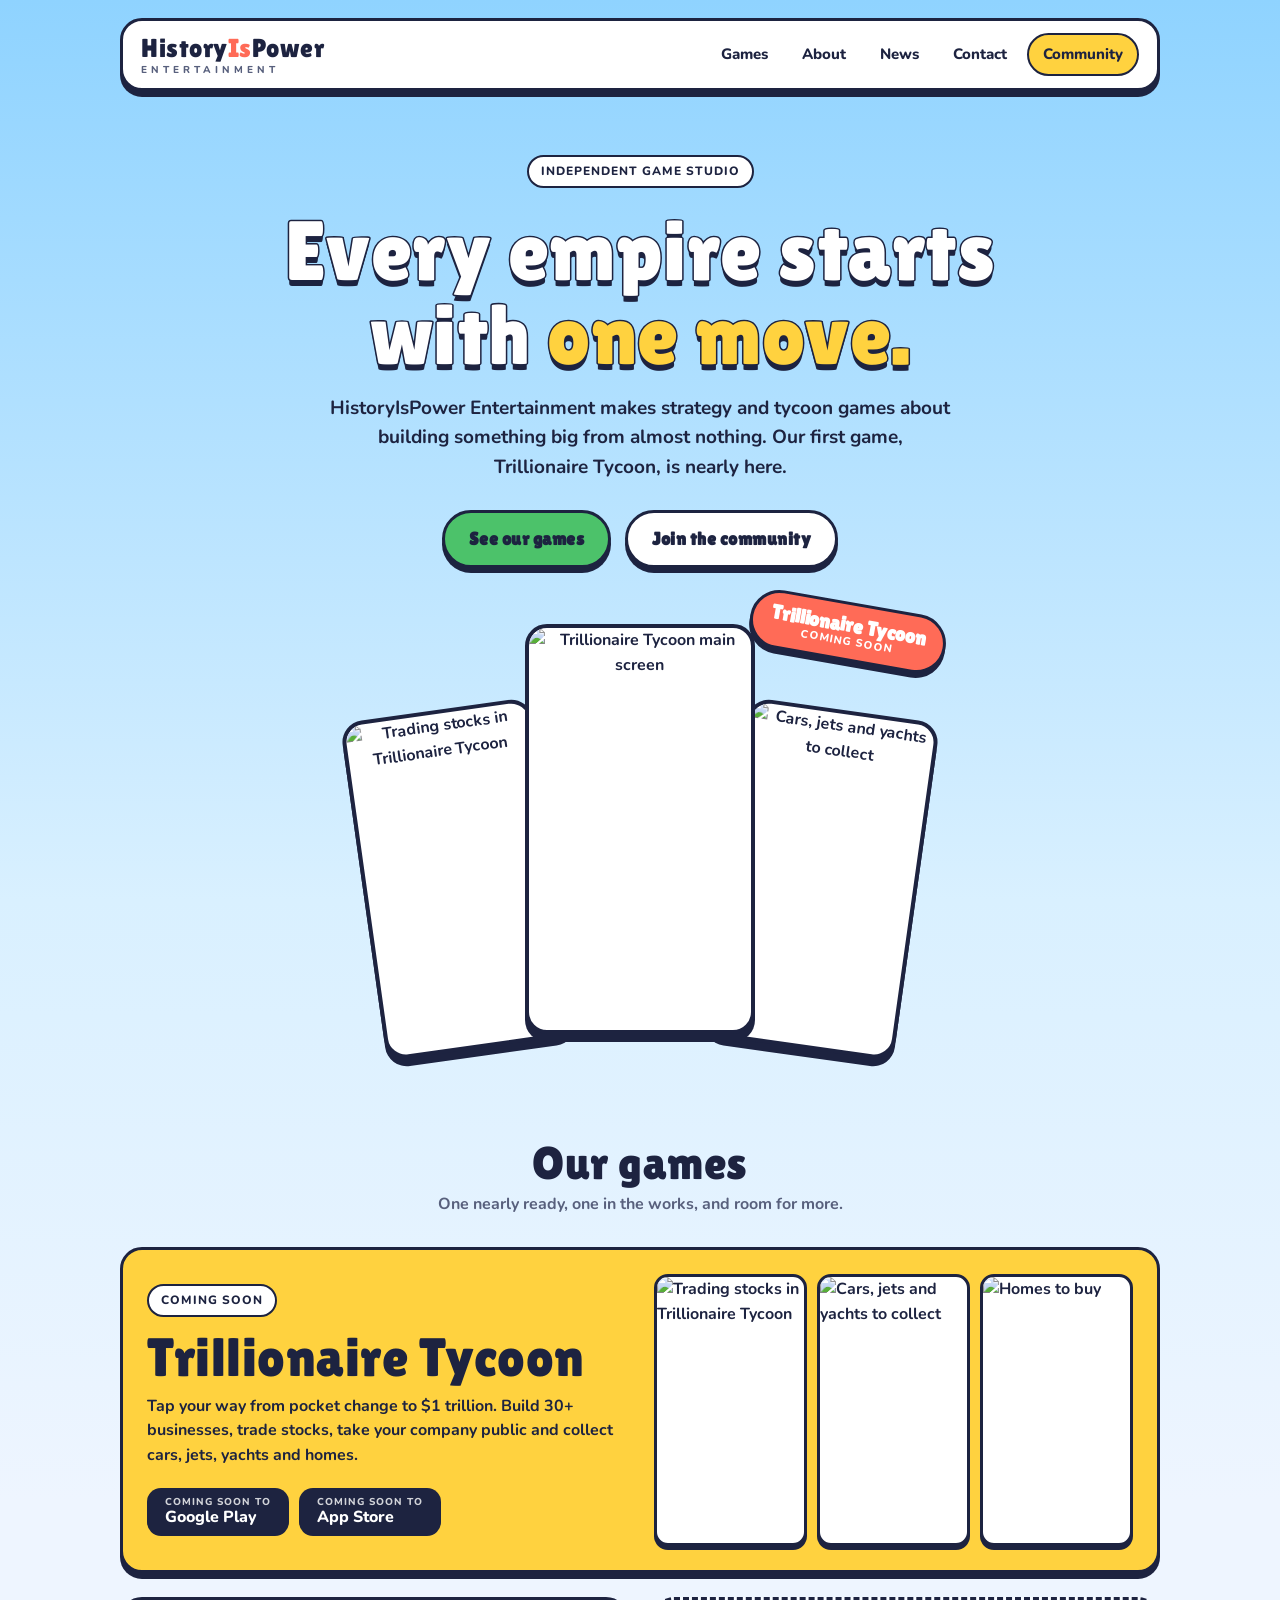
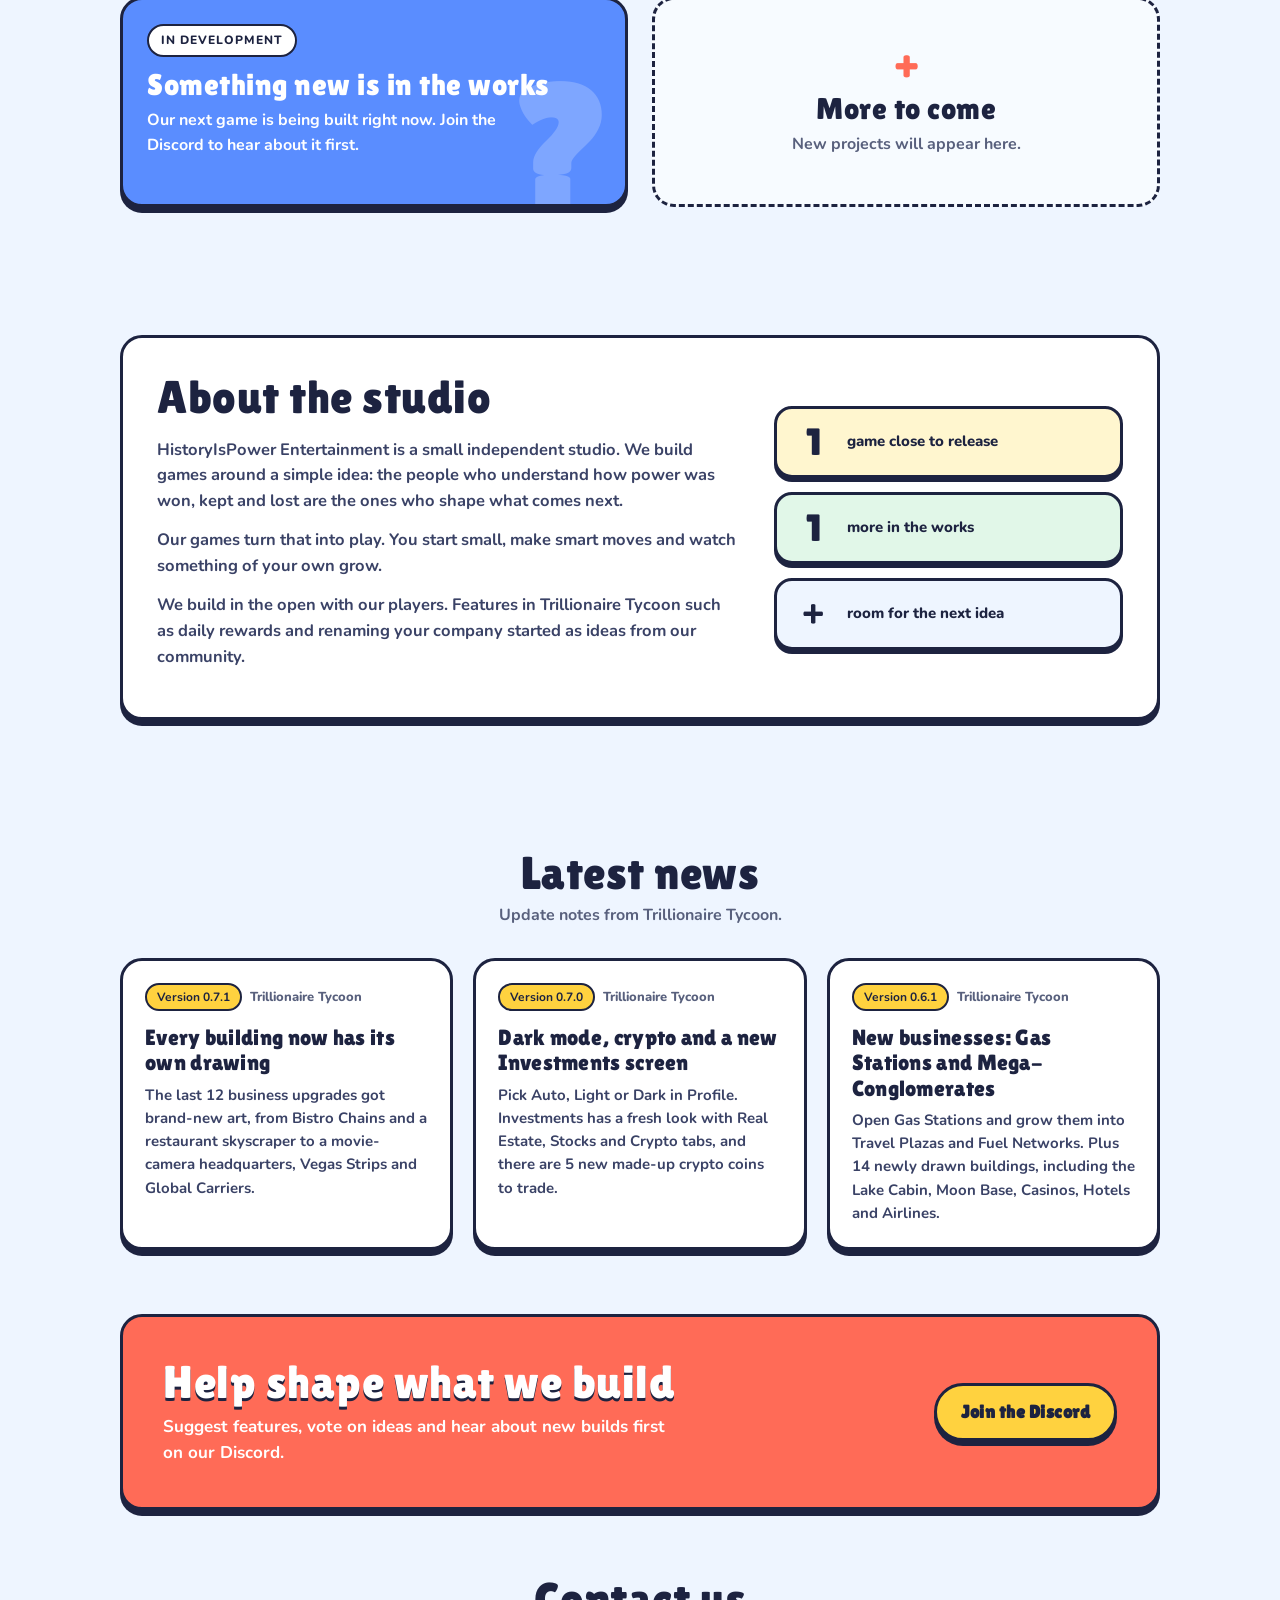
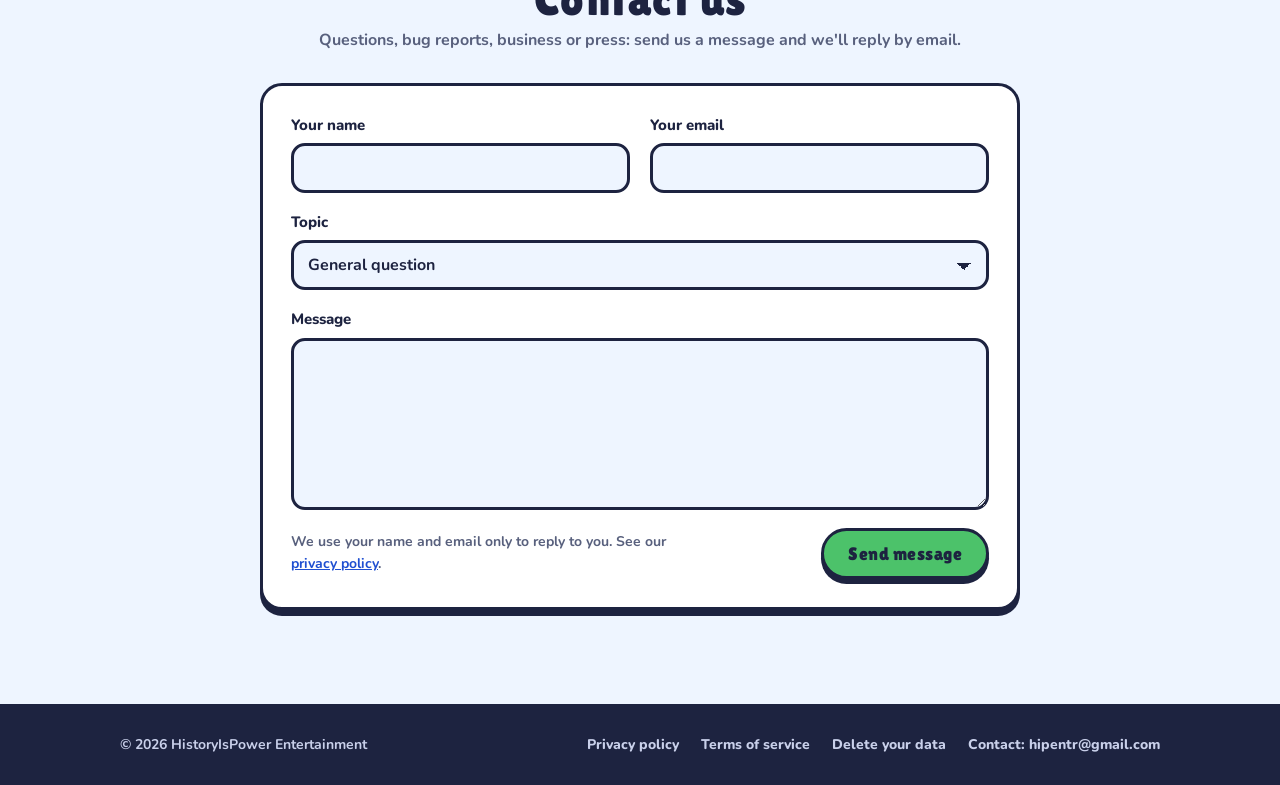
==== index.html @ c7570dfc "First version of the HistoryIsPower Entertainment website" ====
<!doctype html>
<html lang="en">
<head>
<meta charset="utf-8">
<meta name="viewport" content="width=device-width, initial-scale=1">
<title>HistoryIsPower Entertainment | Independent game studio</title>
<meta name="description" content="HistoryIsPower Entertainment makes strategy and tycoon games about building something big from almost nothing. Our first game, Trillionaire Tycoon, is coming soon to Google Play and the App Store.">
<meta property="og:type" content="website">
<meta property="og:title" content="HistoryIsPower Entertainment">
<meta property="og:description" content="Independent game studio. Our first game, Trillionaire Tycoon, is coming soon.">
<!-- SITE ADDRESS: when the custom domain is live, change https://hip-entertainment.github.io/ here, in sitemap.xml and in robots.txt -->
<meta property="og:url" content="https://hip-entertainment.github.io/">
<meta property="og:image" content="https://hip-entertainment.github.io/images/01-tap-to-a-trillion.png">
<link rel="canonical" href="https://hip-entertainment.github.io/">
<meta name="theme-color" content="#8fd3ff">
<link rel="icon" href="favicon.svg" type="image/svg+xml">
<link rel="preconnect" href="https://fonts.googleapis.com">
<link rel="preconnect" href="https://fonts.gstatic.com" crossorigin>
<link rel="stylesheet" href="https://fonts.googleapis.com/css2?family=Lilita+One&family=Nunito:wght@600;700;800&display=swap">
<link rel="stylesheet" href="style.css">
</head>
<body>
<a class="skip" href="#games">Skip to games</a>

<header class="wrap">
  <div class="nav panel">
    <a class="brand" href="index.html" aria-label="HistoryIsPower Entertainment, home">
      <b>History<i>Is</i>Power</b>
      <small>ENTERTAINMENT</small>
    </a>
    <button class="menu-btn" type="button" aria-expanded="false" aria-controls="links">Menu</button>
    <nav class="links" id="links" aria-label="Main">
      <a href="#games">Games</a>
      <a href="#about">About</a>
      <a href="#news">News</a>
      <a href="#contact">Contact</a>
      <a class="pill" href="#community">Community</a>
    </nav>
  </div>
</header>

<main>
  <div class="wrap">
    <div class="hero" id="top">
      <span class="tag eyebrow">Independent game studio</span>
      <h1>Every empire starts with <em>one move.</em></h1>
      <p class="lede">HistoryIsPower Entertainment makes strategy and tycoon games about building something big from almost nothing. Our first game, Trillionaire Tycoon, is nearly here.</p>
      <div class="btns">
        <a class="btn go" href="#games">See our games</a>
        <a class="btn white" href="#community">Join the community</a>
      </div>
      <div class="fan">
        <img src="images/03-trade-stocks.png" width="1080" height="1920" alt="Trading stocks in Trillionaire Tycoon">
        <img src="images/01-tap-to-a-trillion.png" width="1080" height="1920" alt="Trillionaire Tycoon main screen">
        <img src="images/04-cars-jets-yachts.png" width="1080" height="1920" alt="Cars, jets and yachts to collect">
        <div class="burst">Trillionaire Tycoon<small>Coming soon</small></div>
      </div>
    </div>
  </div>

  <section id="games">
    <div class="wrap">
      <div class="sec-head">
        <h2>Our games</h2>
        <p>One nearly ready, one in the works, and room for more.</p>
      </div>
      <div class="games">
        <article class="card tt panel">
          <div>
            <span class="tag">Coming soon</span>
            <h3>Trillionaire Tycoon</h3>
            <p>Tap your way from pocket change to $1 trillion. Build 30+ businesses, trade stocks, take your company public and collect cars, jets, yachts and homes.</p>
            <!-- STORE LINKS: when the game is live, turn each <span class="store"> into
                 <a class="store" href="STORE-ADDRESS"> and change "Coming soon to" to "Get it on" / "Download on the" -->
            <div class="stores">
              <span class="store"><small>Coming soon to</small><b>Google Play</b></span>
              <span class="store"><small>Coming soon to</small><b>App Store</b></span>
            </div>
          </div>
          <div class="shots">
            <img src="images/03-trade-stocks.png" width="1080" height="1920" loading="lazy" alt="Trading stocks in Trillionaire Tycoon">
            <img src="images/04-cars-jets-yachts.png" width="1080" height="1920" loading="lazy" alt="Cars, jets and yachts to collect">
            <img src="images/05-buy-homes.png" width="1080" height="1920" loading="lazy" alt="Homes to buy">
          </div>
        </article>

        <!-- SECOND GAME: when it has a name, put it in the <h3> and a one-line pitch in the <p> -->
        <article class="card next panel">
          <span class="tag">In development</span>
          <h3>Something new is in the works</h3>
          <p>Our next game is being built right now. Join the Discord to hear about it first.</p>
        </article>

        <!-- NEXT GAMES: copy a card above and put it before this one; the grid makes room -->
        <article class="card more panel">
          <div class="plus" aria-hidden="true">+</div>
          <h3>More to come</h3>
          <p>New projects will appear here.</p>
        </article>
      </div>
    </div>
  </section>

  <section id="about">
    <div class="wrap">
      <div class="about panel">
        <div>
          <h2>About the studio</h2>
          <p>HistoryIsPower Entertainment is a small independent studio. We build games around a simple idea: the people who understand how power was won, kept and lost are the ones who shape what comes next.</p>
          <p>Our games turn that into play. You start small, make smart moves and watch something of your own grow.</p>
          <p>We build in the open with our players. Features in Trillionaire Tycoon such as daily rewards and renaming your company started as ideas from our community.</p>
        </div>
        <div class="facts">
          <div class="fact"><b>1</b><span>game close to release</span></div>
          <div class="fact"><b>1</b><span>more in the works</span></div>
          <div class="fact"><b>+</b><span>room for the next idea</span></div>
        </div>
      </div>
    </div>
  </section>

  <section id="news">
    <div class="wrap">
      <div class="sec-head">
        <h2>Latest news</h2>
        <p>Update notes from Trillionaire Tycoon.</p>
      </div>
      <!-- NEWS: newest first. To add one, copy an <article> block and put it at the top. -->
      <div class="news">
        <article class="item panel">
          <div class="meta"><b>Version 0.7.1</b> Trillionaire Tycoon</div>
          <h3>Every building now has its own drawing</h3>
          <p>The last 12 business upgrades got brand-new art, from Bistro Chains and a restaurant skyscraper to a movie-camera headquarters, Vegas Strips and Global Carriers.</p>
        </article>
        <article class="item panel">
          <div class="meta"><b>Version 0.7.0</b> Trillionaire Tycoon</div>
          <h3>Dark mode, crypto and a new Investments screen</h3>
          <p>Pick Auto, Light or Dark in Profile. Investments has a fresh look with Real Estate, Stocks and Crypto tabs, and there are 5 new made-up crypto coins to trade.</p>
        </article>
        <article class="item panel">
          <div class="meta"><b>Version 0.6.1</b> Trillionaire Tycoon</div>
          <h3>New businesses: Gas Stations and Mega-Conglomerates</h3>
          <p>Open Gas Stations and grow them into Travel Plazas and Fuel Networks. Plus 14 newly drawn buildings, including the Lake Cabin, Moon Base, Casinos, Hotels and Airlines.</p>
        </article>
      </div>
    </div>
  </section>

  <section id="community">
    <div class="wrap">
      <div class="band panel">
        <div>
          <h2>Help shape what we build</h2>
          <p>Suggest features, vote on ideas and hear about new builds first on our Discord.</p>
        </div>
        <!-- DISCORD: same invite as BUG_REPORT.discordUrl in the game's game.js -->
        <a class="btn sun" href="https://discord.gg/aH7xmwZUJ" target="_blank" rel="noopener">Join the Discord</a>
      </div>
    </div>
  </section>

  <section id="contact">
    <div class="wrap">
      <div class="sec-head">
        <h2>Contact us</h2>
        <p>Questions, bug reports, business or press: send us a message and we'll reply by email.</p>
      </div>
      <!-- CONTACT FORM: sent through Web3Forms. The access key is set in script.js (SITE.web3formsKey). -->
      <form class="contact panel" id="contact-form" action="https://api.web3forms.com/submit" method="POST">
        <input type="hidden" name="access_key" value="">
        <input type="hidden" name="subject" value="Website message">
        <input type="hidden" name="from_name" value="HistoryIsPower website">
        <!-- spam trap: people never see or tick this box -->
        <input type="checkbox" name="botcheck" class="hp" tabindex="-1" autocomplete="off" aria-hidden="true">

        <div class="field">
          <label for="cf-name">Your name</label>
          <input id="cf-name" name="name" type="text" autocomplete="name" maxlength="100" required>
        </div>
        <div class="field">
          <label for="cf-email">Your email</label>
          <input id="cf-email" name="email" type="email" autocomplete="email" maxlength="200" required>
        </div>
        <div class="field wide">
          <label for="cf-topic">Topic</label>
          <select id="cf-topic" name="topic">
            <option>General question</option>
            <option>Bug report</option>
            <option>Business</option>
            <option>Press</option>
          </select>
        </div>
        <div class="field wide">
          <label for="cf-message">Message</label>
          <textarea id="cf-message" name="message" rows="6" maxlength="5000" required></textarea>
        </div>
        <div class="form-foot wide">
          <p class="fine">We use your name and email only to reply to you. See our <a href="privacy-policy.html">privacy policy</a>.</p>
          <button class="btn go" type="submit">Send message</button>
        </div>
        <p class="form-status wide" role="status" aria-live="polite"></p>
        <noscript><p class="form-status wide is-error">The form needs JavaScript. You can email us at <a href="mailto:hipentr@gmail.com">hipentr@gmail.com</a> instead.</p></noscript>
      </form>
    </div>
  </section>
</main>

<footer>
  <div class="wrap foot">
    <div>© 2026 HistoryIsPower Entertainment</div>
    <nav aria-label="Footer">
      <a href="privacy-policy.html">Privacy policy</a>
      <a href="terms-of-service.html">Terms of service</a>
      <a href="delete-data.html">Delete your data</a>
      <a href="mailto:hipentr@gmail.com">Contact: hipentr@gmail.com</a>
    </nav>
  </div>
</footer>

<script src="script.js"></script>
</body>
</html>
---- style.css ----
/* HistoryIsPower Entertainment: studio website (style B, Arcade).
   Colours and fonts match Trillionaire Tycoon (see the game's style.css). */

:root {
  --sky: #8fd3ff; --sky-2: #d9f0ff; --sun: #ffd23f; --go: #4cc26a; --coral: #ff6b57; --blue: #5a8dff;
  --ink: #1d2340; --paper: #ffffff; --soft: #eef5ff; --muted: #58607d; --cream: #fff6cf; --mint: #e1f7e8;
  --copy: #3a4266;
  --display: "Lilita One", "Arial Rounded MT Bold", "Trebuchet MS", sans-serif;
  --body: "Nunito", "Segoe UI", system-ui, sans-serif;
}

* { box-sizing: border-box; }
html { scroll-behavior: smooth; }
body { margin: 0; font-family: var(--body); font-weight: 700; color: var(--ink); line-height: 1.55;
       background: linear-gradient(var(--sky) 0, var(--sky-2) 900px, var(--soft) 1500px) var(--soft); min-height: 100vh; display: flex; flex-direction: column; }
main { flex: 1; }
img { max-width: 100%; height: auto; display: block; }
a { color: inherit; }
:focus-visible { outline: 3px solid var(--blue); outline-offset: 3px; border-radius: 6px; }
.wrap { width: 100%; max-width: 1080px; margin: 0 auto; padding: 0 20px; }
.skip { position: absolute; left: -9999px; top: 8px; background: var(--paper); border: 3px solid var(--ink); border-radius: 999px; padding: 8px 16px; font-weight: 800; z-index: 10; }
.skip:focus { left: 12px; }

/* ---------- shared chunky pieces ---------- */
.panel { background: var(--paper); border: 3px solid var(--ink); border-radius: 22px; box-shadow: 0 6px 0 var(--ink); }
.btn { display: inline-block; text-decoration: none; font-family: var(--display); font-size: 18px; letter-spacing: .5px; padding: 12px 24px;
       border: 3px solid var(--ink); border-radius: 999px; box-shadow: 0 5px 0 var(--ink); color: var(--ink); transition: transform .08s, box-shadow .08s; }
.btn:hover { transform: translateY(2px); box-shadow: 0 3px 0 var(--ink); }
.btn.go { background: var(--go); }
.btn.sun { background: var(--sun); }
.btn.white { background: var(--paper); }
.tag { display: inline-block; font-size: 12px; font-weight: 800; letter-spacing: 1px; text-transform: uppercase; padding: 5px 12px; border-radius: 999px; border: 2px solid var(--ink); }

/* ---------- nav ---------- */
.nav { margin-top: 18px; padding: 12px 18px; display: flex; align-items: center; justify-content: space-between; gap: 14px; }
.brand { text-decoration: none; display: inline-flex; flex-direction: column; line-height: 1; }
.brand b { font-family: var(--display); font-weight: 400; font-size: 26px; letter-spacing: .5px; }
.brand b i { font-style: normal; color: var(--coral); }
.brand small { font-size: 10px; font-weight: 800; letter-spacing: 4px; color: var(--muted); margin-top: 4px; }
.links { display: flex; gap: 6px; align-items: center; }
.links a { text-decoration: none; font-weight: 800; font-size: 15px; padding: 8px 14px; border-radius: 999px; }
.links a:hover { background: var(--soft); }
.links a.pill { background: var(--sun); border: 2px solid var(--ink); }
.menu-btn { display: none; background: var(--sun); border: 2px solid var(--ink); border-radius: 999px; padding: 7px 14px; font: 800 14px var(--body); color: var(--ink); cursor: pointer; }

/* ---------- hero ---------- */
.hero { text-align: center; padding: 64px 0 40px; }
.eyebrow { background: var(--paper); }
.hero h1 { font-family: var(--display); font-weight: 400; font-size: clamp(42px, 7vw, 84px); line-height: 1; margin: 20px auto 18px; max-width: 860px; letter-spacing: .5px;
           color: var(--paper); -webkit-text-stroke: 3px var(--ink); paint-order: stroke fill; text-shadow: 0 6px 0 var(--ink); }
.hero h1 em { font-style: normal; color: var(--sun); }
.lede { font-size: 19px; max-width: 620px; margin: 0 auto 28px; }
.btns { display: flex; gap: 14px; flex-wrap: wrap; justify-content: center; }

.fan { position: relative; display: flex; justify-content: center; align-items: flex-end; margin: 56px auto 0; max-width: 640px; }
.fan img { width: 30%; aspect-ratio: 9 / 16; object-fit: cover; object-position: top; background: #fff; border: 4px solid var(--ink); border-radius: 22px; box-shadow: 0 8px 0 var(--ink); }
.fan img:nth-child(1) { transform: rotate(-8deg) translate(14%, 6%); }
.fan img:nth-child(2) { width: 36%; position: relative; z-index: 2; }
.fan img:nth-child(3) { transform: rotate(8deg) translate(-14%, 6%); }
.fan .burst { position: absolute; z-index: 3; right: 2%; top: -22px; transform: rotate(10deg); background: var(--coral); color: #fff; font-family: var(--display); font-size: 20px;
              padding: 10px 18px; border: 3px solid var(--ink); border-radius: 999px; box-shadow: 0 5px 0 var(--ink); text-align: center; line-height: 1.05; }
.fan .burst small { display: block; font-family: var(--body); font-weight: 800; font-size: 11px; letter-spacing: 1px; text-transform: uppercase; }

/* ---------- sections ---------- */
section { padding: 64px 0; scroll-margin-top: 8px; }
.sec-head { text-align: center; margin-bottom: 30px; }
h2 { font-family: var(--display); font-weight: 400; font-size: clamp(30px, 4.4vw, 46px); line-height: 1.1; margin: 0 0 4px; letter-spacing: .5px; }
.sec-head p { margin: 0; color: var(--muted); font-size: 16px; }

/* ---------- games ---------- */
.games { display: grid; grid-template-columns: repeat(2, 1fr); gap: 24px; }
.card { padding: 24px; display: flex; flex-direction: column; }
.card h3 { font-family: var(--display); font-weight: 400; font-size: 30px; line-height: 1.05; margin: 12px 0 8px; letter-spacing: .5px; }
.card p { margin: 0; font-size: 16px; }
.card .tag { align-self: flex-start; }

.card.tt { grid-column: 1 / -1; display: grid; grid-template-columns: 1fr 1fr; gap: 28px; align-items: center; background: var(--sun); }
.card.tt .tag { background: var(--paper); }
.card.tt h3 { font-size: clamp(36px, 5vw, 54px); }
.shots { display: grid; grid-template-columns: repeat(3, 1fr); gap: 10px; }
.shots img { width: 100%; aspect-ratio: 9 / 16; object-fit: cover; object-position: top; border-radius: 14px; border: 3px solid var(--ink); box-shadow: 0 4px 0 var(--ink); background: #fff; }
.stores { display: flex; gap: 10px; flex-wrap: wrap; margin-top: 20px; }
.store { display: inline-flex; flex-direction: column; line-height: 1.15; background: var(--ink); color: #fff; border-radius: 14px; padding: 9px 18px; text-decoration: none; }
.store small { font-size: 10px; font-weight: 800; letter-spacing: 1px; text-transform: uppercase; opacity: .8; }
.store b { font-size: 16px; font-weight: 800; }

.card.next { background: var(--blue); color: #fff; position: relative; overflow: hidden; min-height: 210px; }
.card.next::after { content: "?"; position: absolute; right: 18px; bottom: -30px; font-family: var(--display); font-size: 170px; line-height: 1; color: rgba(255,255,255,.22); }
.card.next .tag { background: var(--paper); color: var(--ink); }
.card.next h3 small { display: block; font-family: var(--body); font-size: 14px; font-weight: 800; opacity: .85; margin-top: 4px; letter-spacing: 0; }
.card.next p { max-width: 80%; }

.card.more { background: rgba(255,255,255,.55); border-style: dashed; box-shadow: none; align-items: center; justify-content: center; text-align: center; min-height: 210px; color: var(--muted); }
.card.more h3 { color: var(--ink); margin-top: 0; }
.card.more .plus { font-family: var(--display); font-size: 40px; line-height: 1; color: var(--coral); margin-bottom: 6px; }

/* ---------- about ---------- */
.about { padding: 34px; display: grid; grid-template-columns: 1.25fr .75fr; gap: 36px; align-items: center; }
.about p { margin: 0 0 14px; font-size: 16.5px; color: var(--copy); }
.about p:first-of-type { margin-top: 14px; }
.facts { display: grid; gap: 14px; }
.fact { border: 3px solid var(--ink); border-radius: 18px; padding: 14px 18px; display: flex; gap: 16px; align-items: center; box-shadow: 0 4px 0 var(--ink); }
.fact:nth-child(1) { background: var(--cream); }
.fact:nth-child(2) { background: var(--mint); }
.fact:nth-child(3) { background: var(--soft); }
.fact b { font-family: var(--display); font-weight: 400; font-size: 38px; line-height: 1; min-width: 36px; text-align: center; }
.fact span { font-size: 15px; font-weight: 800; }

/* ---------- news ---------- */
.news { display: grid; grid-template-columns: repeat(3, 1fr); gap: 20px; }
.item { padding: 22px; }
.item .meta { display: flex; align-items: center; gap: 8px; flex-wrap: wrap; font-size: 13px; color: var(--muted); font-weight: 800; }
.item .meta b { background: var(--sun); color: var(--ink); border: 2px solid var(--ink); border-radius: 999px; padding: 3px 10px; font-size: 12px; }
.item h3 { font-family: var(--display); font-weight: 400; font-size: 22px; line-height: 1.15; margin: 14px 0 8px; letter-spacing: .3px; }
.item p { margin: 0; font-size: 15px; color: var(--copy); }

/* ---------- community ---------- */
#community { padding-top: 0; }
.band { background: var(--coral); color: #fff; padding: 40px; display: flex; align-items: center; justify-content: space-between; gap: 24px; flex-wrap: wrap; }
.band h2 { color: #fff; text-shadow: 0 3px 0 var(--ink); }
.band p { margin: 6px 0 0; max-width: 520px; font-size: 17px; }

/* ---------- contact form ---------- */
#contact { padding-top: 0; }
.contact { max-width: 760px; margin: 0 auto; padding: 28px; display: grid; grid-template-columns: 1fr 1fr; gap: 18px 20px; }
.contact .wide { grid-column: 1 / -1; }
.field { display: flex; flex-direction: column; gap: 6px; }
.field label { font-weight: 800; font-size: 15px; }
.field input, .field select, .field textarea { font: 700 16px var(--body); color: var(--ink); background: var(--soft); border: 3px solid var(--ink); border-radius: 14px;
  padding: 11px 14px; width: 100%; }
.field textarea { resize: vertical; min-height: 140px; line-height: 1.5; }
.field select { appearance: none; cursor: pointer;
  background-image: linear-gradient(45deg, transparent 50%, var(--ink) 50%), linear-gradient(135deg, var(--ink) 50%, transparent 50%);
  background-position: calc(100% - 22px) 52%, calc(100% - 15px) 52%; background-size: 7px 7px; background-repeat: no-repeat; padding-right: 40px; }
.field input:focus, .field select:focus, .field textarea:focus { outline: none; background-color: var(--paper); box-shadow: 0 0 0 3px var(--blue); }
.field input:user-invalid, .field textarea:user-invalid { border-color: var(--coral); }
.form-foot { display: flex; align-items: center; justify-content: space-between; gap: 14px 20px; flex-wrap: wrap; }
.fine { margin: 0; font-size: 14px; color: var(--muted); max-width: 420px; }
.fine a { color: #1f4fd1; }
.contact button { cursor: pointer; font-family: var(--display); }
.contact button[disabled] { opacity: .6; cursor: progress; transform: none; }
.form-status { margin: 0; font-weight: 800; font-size: 15px; }
.form-status:empty { display: none; }
.form-status.is-ok { background: var(--mint); border: 3px solid var(--ink); border-radius: 14px; padding: 10px 14px; }
.form-status.is-error { background: #ffe3de; border: 3px solid var(--ink); border-radius: 14px; padding: 10px 14px; }
.form-status a { color: #1f4fd1; }
.hp { position: absolute; left: -9999px; width: 1px; height: 1px; opacity: 0; }

/* ---------- 404 ---------- */
.lost { margin: 40px auto 20px; max-width: 620px; padding: 36px 30px; text-align: center; }
.lost h1 { font-family: var(--display); font-weight: 400; font-size: clamp(56px, 12vw, 96px); line-height: 1; margin: 0 0 6px; color: var(--coral); text-shadow: 0 5px 0 var(--ink); }
.lost p { margin: 0 0 22px; font-size: 17px; color: var(--copy); }

/* ---------- footer ---------- */
footer { background: var(--ink); color: #c9d0ea; font-size: 14px; padding: 30px 0; margin-top: 30px; }
.foot { display: flex; justify-content: space-between; gap: 16px 20px; flex-wrap: wrap; align-items: center; }
.foot nav { display: flex; gap: 10px 22px; flex-wrap: wrap; }
.foot a { text-decoration: none; font-weight: 800; }
.foot a:hover { color: var(--sun); }

/* ---------- legal pages (privacy, terms, delete data) ---------- */
.legal { margin: 34px auto 20px; max-width: 860px; padding: 34px 40px 40px; font-weight: 600; font-size: 16px; line-height: 1.65; }
.legal h1 { font-family: var(--display); font-weight: 400; font-size: clamp(28px, 4.4vw, 40px); line-height: 1.15; letter-spacing: .5px; margin: 0 0 4px; }
.legal h2 { font-family: var(--body); font-weight: 800; font-size: 20px; letter-spacing: 0; margin: 2.2rem 0 .5rem; padding-top: 1rem; border-top: 2px solid var(--soft); }
.legal h3 { font-size: 17px; font-weight: 800; margin: 1.4rem 0 .3rem; }
.legal p, .legal li { margin: .5rem 0; color: var(--copy); }
.legal strong { color: var(--ink); font-weight: 800; }
.legal ul, .legal ol { padding-left: 1.3rem; }
.legal a { color: #1f4fd1; font-weight: 800; overflow-wrap: anywhere; }
.legal code { background: var(--soft); padding: 1px 6px; border-radius: 6px; font-size: .92em; }
.legal .meta { color: var(--muted); margin: 0 0 1.2rem; }
.legal .summary { background: var(--cream); border: 3px solid var(--ink); border-radius: 16px; padding: 4px 20px 8px; margin: 1rem 0; }
.legal table { border-collapse: collapse; width: 100%; margin: .8rem 0; font-size: 15px; }
.legal th, .legal td { text-align: left; vertical-align: top; padding: 8px 10px; border: 2px solid #c9d0ea; color: var(--copy); }
.legal th { background: var(--soft); color: var(--ink); }
.legal .table-scroll { overflow-x: auto; }

/* ---------- phones and small tablets ---------- */
@media (max-width: 860px) {
  .menu-btn { display: block; }
  .nav { flex-wrap: wrap; }
  .links { display: none; flex-direction: column; align-items: stretch; width: 100%; }
  .links.open { display: flex; }
  .hero { padding: 40px 0 24px; }
  .hero h1 { -webkit-text-stroke-width: 2px; text-shadow: 0 4px 0 var(--ink); }
  section { padding: 44px 0; }
  .games, .news { grid-template-columns: 1fr; }
  .card.tt { grid-template-columns: 1fr; }
  .about { grid-template-columns: 1fr; padding: 24px; gap: 22px; }
  .band { padding: 28px 22px; }
  .fan .burst { right: 0; font-size: 16px; padding: 8px 14px; }
  .legal { padding: 24px 20px 28px; margin-top: 24px; }
  .contact { grid-template-columns: 1fr; padding: 22px 18px; }
  .form-foot .btn { width: 100%; text-align: center; }
}

@media (prefers-reduced-motion: reduce) {
  html { scroll-behavior: auto; }
  .btn { transition: none; }
}
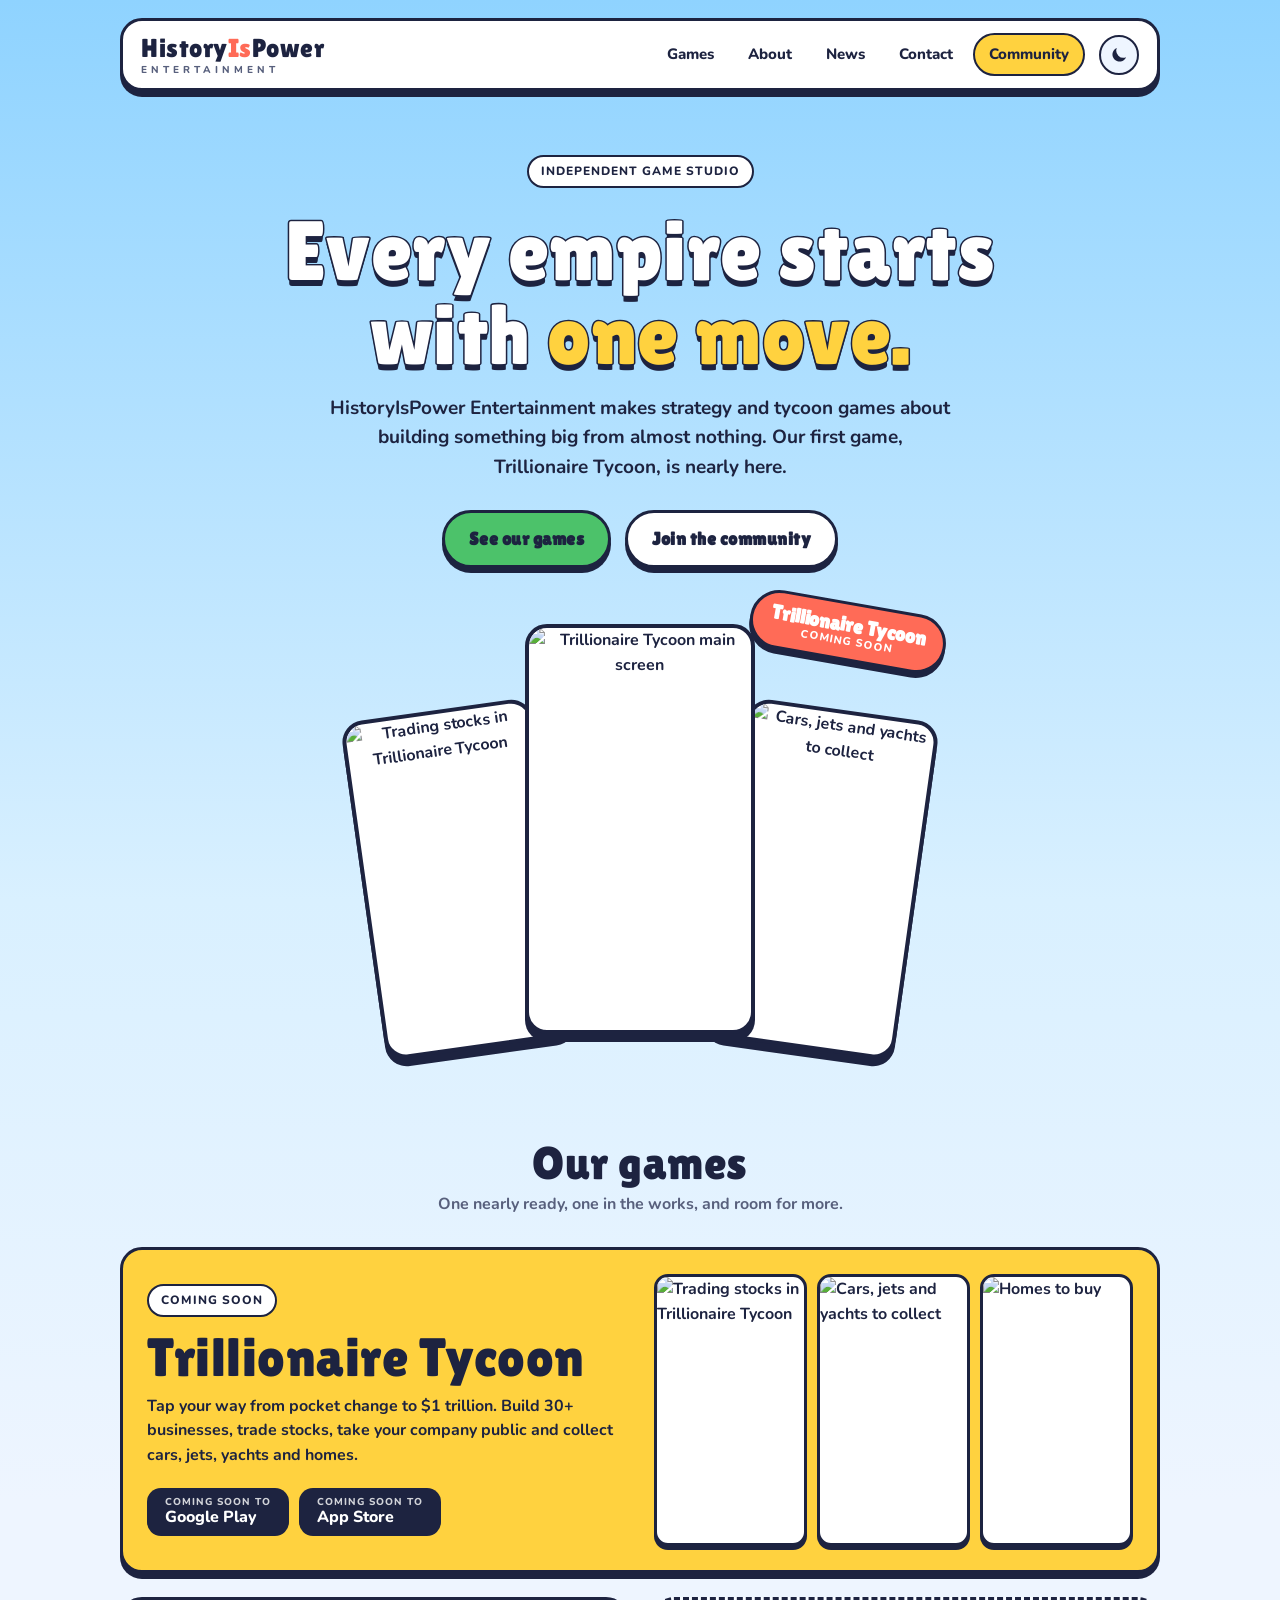
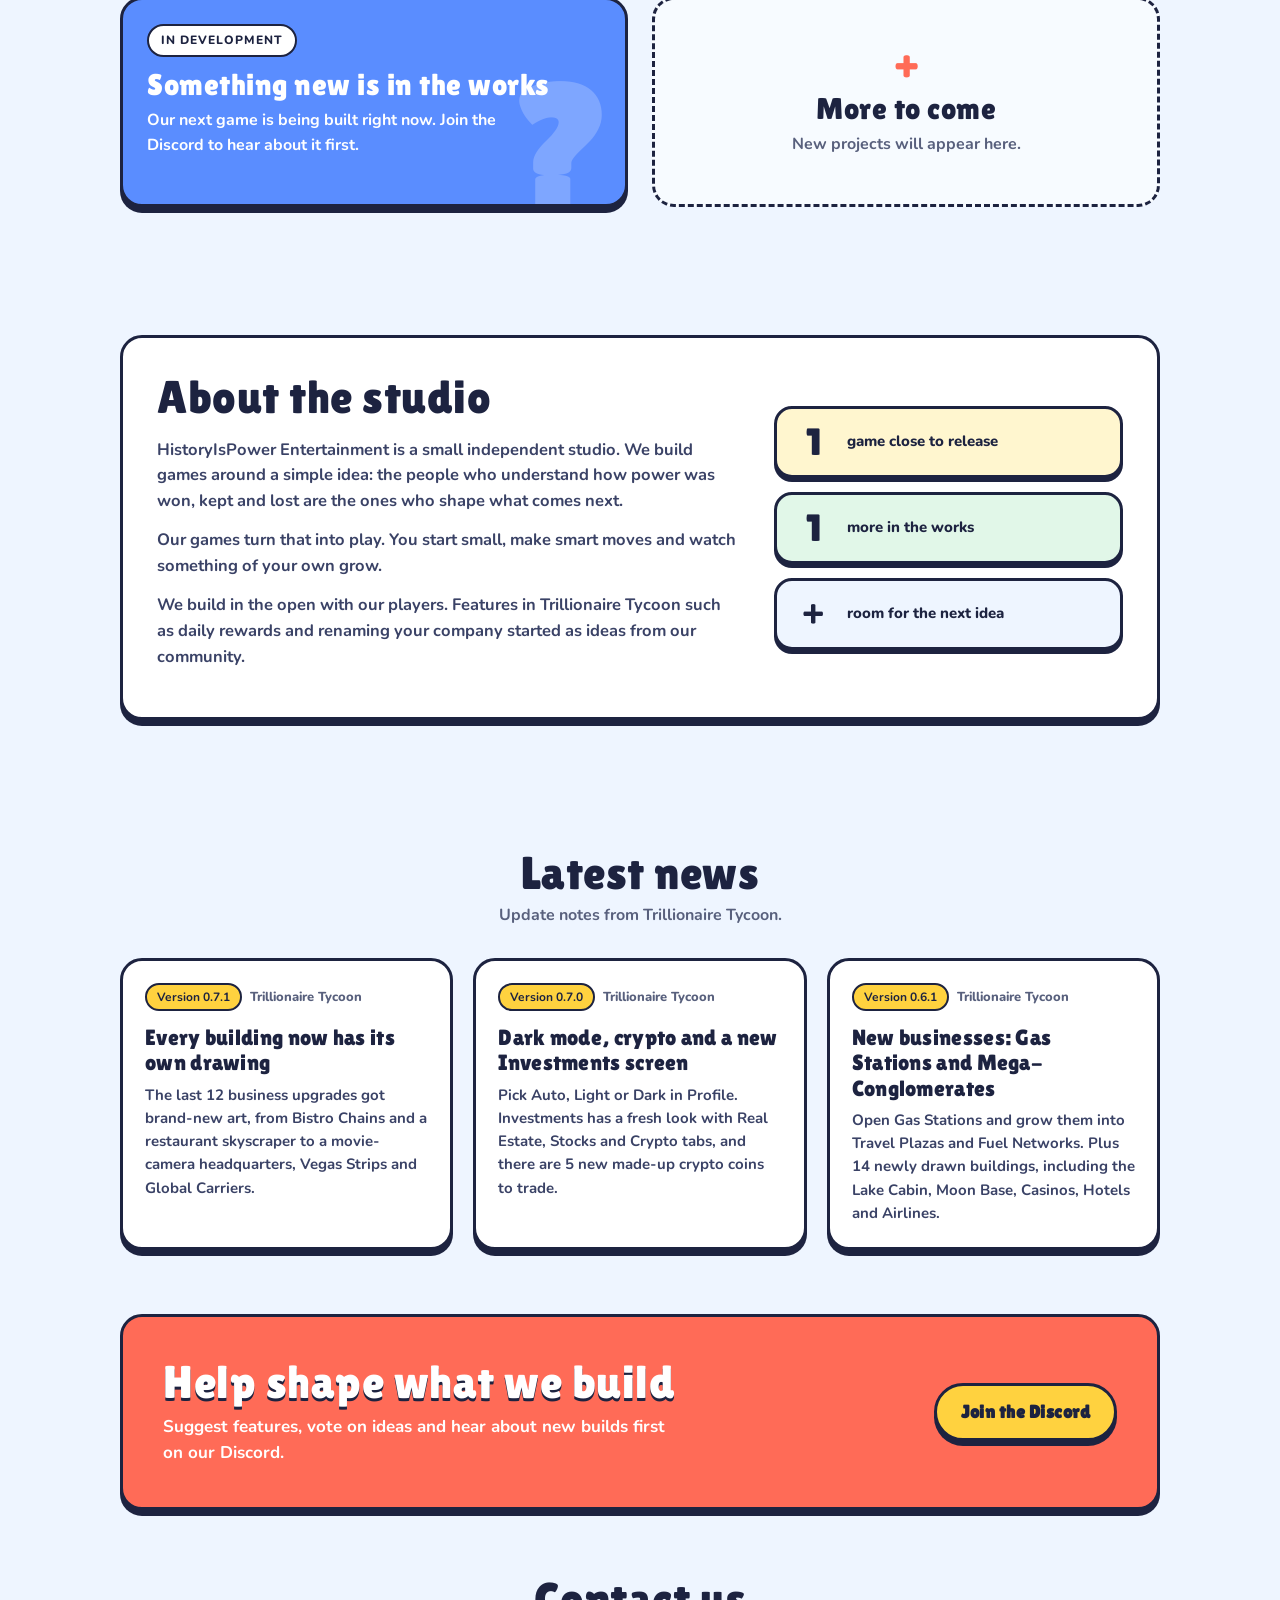
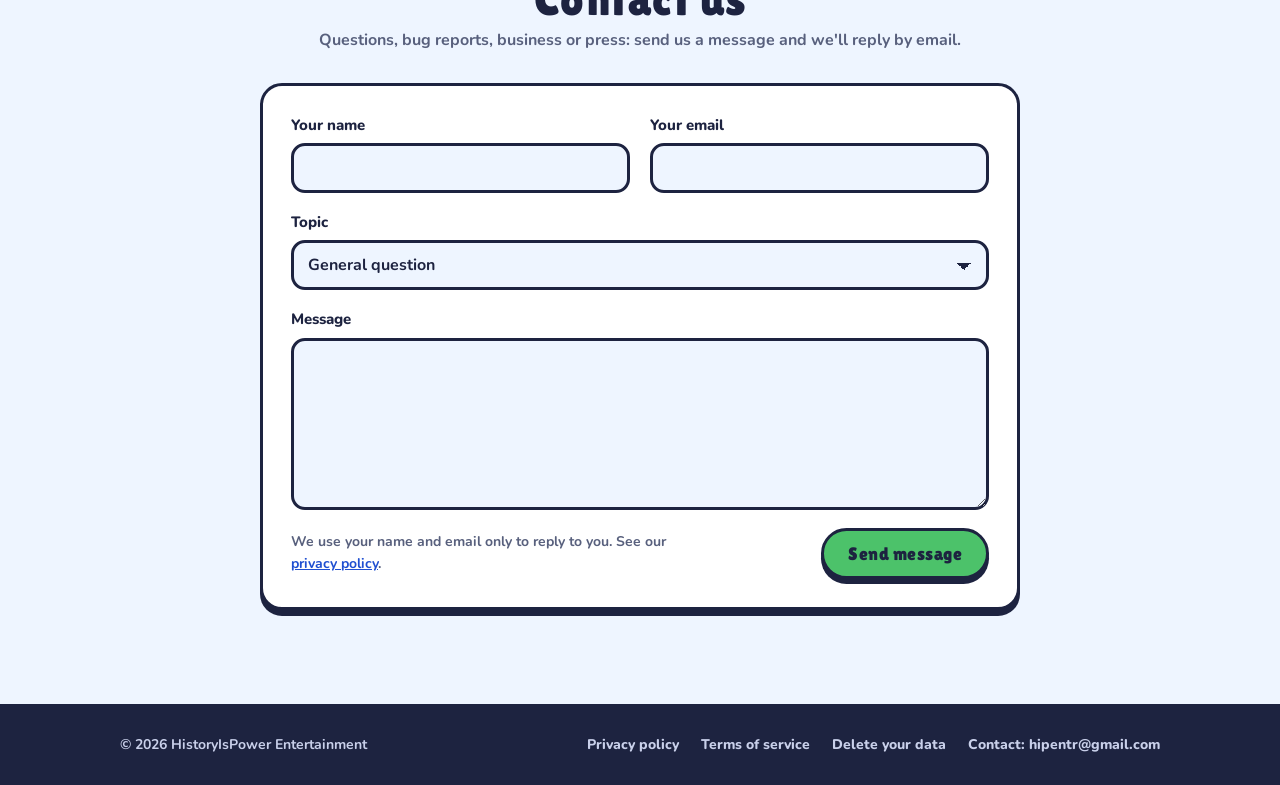
==== commit fb68f011: "Add dark mode (follows device setting, sun/moon button)" ====
--- a/index.html
+++ b/index.html
@@ -12,7 +12,10 @@
 <meta property="og:url" content="https://hip-entertainment.github.io/">
 <meta property="og:image" content="https://hip-entertainment.github.io/images/01-tap-to-a-trillion.png">
 <link rel="canonical" href="https://hip-entertainment.github.io/">
-<meta name="theme-color" content="#8fd3ff">
+<meta name="theme-color" content="#8fd3ff" media="(prefers-color-scheme: light)">
+<meta name="theme-color" content="#23163f" media="(prefers-color-scheme: dark)">
+<!-- theme saved with the sun/moon button, applied before the first paint (see script.js) -->
+<script>try{var t=localStorage.getItem('hip-theme');if(t==='light'||t==='dark')document.documentElement.setAttribute('data-theme',t)}catch(e){}</script>
 <link rel="icon" href="favicon.svg" type="image/svg+xml">
 <link rel="preconnect" href="https://fonts.googleapis.com">
 <link rel="preconnect" href="https://fonts.gstatic.com" crossorigin>
@@ -28,7 +31,6 @@
       <b>History<i>Is</i>Power</b>
       <small>ENTERTAINMENT</small>
     </a>
-    <button class="menu-btn" type="button" aria-expanded="false" aria-controls="links">Menu</button>
     <nav class="links" id="links" aria-label="Main">
       <a href="#games">Games</a>
       <a href="#about">About</a>
@@ -36,6 +38,13 @@
       <a href="#contact">Contact</a>
       <a class="pill" href="#community">Community</a>
     </nav>
+    <div class="nav-tools">
+      <button class="theme-btn" type="button" aria-label="Switch to dark mode" title="Light / dark mode">
+        <svg class="ico-moon" viewBox="0 0 24 24" fill="currentColor" aria-hidden="true"><path d="M20.5 14.6A8.5 8.5 0 0 1 9.4 3.5a8.5 8.5 0 1 0 11.1 11.1z"/></svg>
+        <svg class="ico-sun" viewBox="0 0 24 24" fill="none" stroke="currentColor" stroke-width="2.4" stroke-linecap="round" aria-hidden="true"><circle cx="12" cy="12" r="4.6" fill="currentColor" stroke="none"/><path d="M12 1.8v2.6M12 19.6v2.6M1.8 12h2.6M19.6 12h2.6M4.8 4.8l1.8 1.8M17.4 17.4l1.8 1.8M4.8 19.2l1.8-1.8M17.4 6.6l1.8-1.8"/></svg>
+      </button>
+      <button class="menu-btn" type="button" aria-expanded="false" aria-controls="links">Menu</button>
+    </div>
   </div>
 </header>
 
--- a/style.css
+++ b/style.css
@@ -1,64 +1,121 @@
 /* HistoryIsPower Entertainment: studio website (style B, Arcade).
-   Colours and fonts match Trillionaire Tycoon (see the game's style.css). */
+   Colours and fonts match Trillionaire Tycoon (see the game's style.css).
+
+   Themes: light is the default. Dark follows the visitor's device setting, unless they picked a theme with the
+   sun/moon button (script.js saves it and sets <html data-theme="light|dark"> before the first paint).
+   Only the tokens below change between themes. --ink stays dark navy in both: it is the text on the bright
+   yellow, green and coral fills. Outlines use --edge, normal text uses --text. */
 
 :root {
   --sky: #8fd3ff; --sky-2: #d9f0ff; --sun: #ffd23f; --go: #4cc26a; --coral: #ff6b57; --blue: #5a8dff;
   --ink: #1d2340; --paper: #ffffff; --soft: #eef5ff; --muted: #58607d; --cream: #fff6cf; --mint: #e1f7e8;
   --copy: #3a4266;
+  --text: var(--ink);          /* normal text */
+  --edge: var(--ink);          /* chunky outlines and drop shadows */
+  --link: #1f4fd1;
+  --rule: #c9d0ea;             /* thin table lines */
+  --page-end: #eef5ff;         /* page colour below the sky */
+  --more-bg: rgba(255, 255, 255, .55);
+  --err-bg: #ffe3de;
+  --foot-bg: var(--ink);
+  --stars: linear-gradient(transparent, transparent);
   --display: "Lilita One", "Arial Rounded MT Bold", "Trebuchet MS", sans-serif;
   --body: "Nunito", "Segoe UI", system-ui, sans-serif;
 }
 
+/* Dark: the game's "Dusk Navy". Purple dusk sky with stars at the top of the page, plain dark navy behind the
+   content. The same token block is written twice: once for "device is dark and no choice saved", once for
+   "dark chosen with the button". */
+@media (prefers-color-scheme: dark) {
+  :root:not([data-theme="light"]) {
+    color-scheme: dark;
+    --sky: #23163f; --sky-2: #3d2766; --coral: #ff7a68; --blue: #4f7ef0;
+    --paper: #18203f; --soft: #222c55; --muted: #a5aed0; --cream: #2e2d52; --mint: #1d3d3a; --copy: #c9d0ea;
+    --text: #eef2ff; --edge: #070b1c; --link: #9dbcff; --rule: #3b4782; --page-end: #11172f;
+    --more-bg: rgba(24, 32, 63, .6); --err-bg: #4a2230; --foot-bg: #0a0f22;
+    --stars: radial-gradient(1.5px 1.5px at 15% 18%, #fff 50%, transparent 51%), radial-gradient(1px 1px at 55% 10%, #fff 50%, transparent 51%),
+      radial-gradient(1px 1px at 75% 30%, #fff 50%, transparent 51%), radial-gradient(1.5px 1.5px at 40% 38%, #e9dcff 50%, transparent 51%),
+      radial-gradient(1px 1px at 88% 8%, #fff 50%, transparent 51%), radial-gradient(1px 1px at 28% 46%, #e9dcff 50%, transparent 51%),
+      radial-gradient(1.5px 1.5px at 65% 52%, #fff 50%, transparent 51%), radial-gradient(1px 1px at 8% 60%, #e9dcff 50%, transparent 51%);
+  }
+}
+:root[data-theme="dark"] {
+  color-scheme: dark;
+  --sky: #23163f; --sky-2: #3d2766; --coral: #ff7a68; --blue: #4f7ef0;
+  --paper: #18203f; --soft: #222c55; --muted: #a5aed0; --cream: #2e2d52; --mint: #1d3d3a; --copy: #c9d0ea;
+  --text: #eef2ff; --edge: #070b1c; --link: #9dbcff; --rule: #3b4782; --page-end: #11172f;
+  --more-bg: rgba(24, 32, 63, .6); --err-bg: #4a2230; --foot-bg: #0a0f22;
+  --stars: radial-gradient(1.5px 1.5px at 15% 18%, #fff 50%, transparent 51%), radial-gradient(1px 1px at 55% 10%, #fff 50%, transparent 51%),
+    radial-gradient(1px 1px at 75% 30%, #fff 50%, transparent 51%), radial-gradient(1.5px 1.5px at 40% 38%, #e9dcff 50%, transparent 51%),
+    radial-gradient(1px 1px at 88% 8%, #fff 50%, transparent 51%), radial-gradient(1px 1px at 28% 46%, #e9dcff 50%, transparent 51%),
+    radial-gradient(1.5px 1.5px at 65% 52%, #fff 50%, transparent 51%), radial-gradient(1px 1px at 8% 60%, #e9dcff 50%, transparent 51%);
+}
+
 * { box-sizing: border-box; }
-html { scroll-behavior: smooth; }
-body { margin: 0; font-family: var(--body); font-weight: 700; color: var(--ink); line-height: 1.55;
-       background: linear-gradient(var(--sky) 0, var(--sky-2) 900px, var(--soft) 1500px) var(--soft); min-height: 100vh; display: flex; flex-direction: column; }
+html { scroll-behavior: smooth; background: var(--page-end); }
+body { margin: 0; font-family: var(--body); font-weight: 700; color: var(--text); line-height: 1.55; min-height: 100vh; display: flex; flex-direction: column;
+       background: var(--stars), linear-gradient(var(--sky) 0, var(--sky-2) 900px, var(--page-end) 1500px) var(--page-end);
+       background-size: 100% 800px, auto; background-repeat: no-repeat, no-repeat; }
 main { flex: 1; }
 img { max-width: 100%; height: auto; display: block; }
 a { color: inherit; }
 :focus-visible { outline: 3px solid var(--blue); outline-offset: 3px; border-radius: 6px; }
 .wrap { width: 100%; max-width: 1080px; margin: 0 auto; padding: 0 20px; }
-.skip { position: absolute; left: -9999px; top: 8px; background: var(--paper); border: 3px solid var(--ink); border-radius: 999px; padding: 8px 16px; font-weight: 800; z-index: 10; }
+.skip { position: absolute; left: -9999px; top: 8px; background: var(--paper); border: 3px solid var(--edge); border-radius: 999px; padding: 8px 16px; font-weight: 800; z-index: 10; }
 .skip:focus { left: 12px; }
 
 /* ---------- shared chunky pieces ---------- */
-.panel { background: var(--paper); border: 3px solid var(--ink); border-radius: 22px; box-shadow: 0 6px 0 var(--ink); }
+.panel { background: var(--paper); border: 3px solid var(--edge); border-radius: 22px; box-shadow: 0 6px 0 var(--edge); }
 .btn { display: inline-block; text-decoration: none; font-family: var(--display); font-size: 18px; letter-spacing: .5px; padding: 12px 24px;
-       border: 3px solid var(--ink); border-radius: 999px; box-shadow: 0 5px 0 var(--ink); color: var(--ink); transition: transform .08s, box-shadow .08s; }
-.btn:hover { transform: translateY(2px); box-shadow: 0 3px 0 var(--ink); }
+       border: 3px solid var(--edge); border-radius: 999px; box-shadow: 0 5px 0 var(--edge); color: var(--ink); transition: transform .08s, box-shadow .08s; }
+.btn:hover { transform: translateY(2px); box-shadow: 0 3px 0 var(--edge); }
 .btn.go { background: var(--go); }
 .btn.sun { background: var(--sun); }
-.btn.white { background: var(--paper); }
-.tag { display: inline-block; font-size: 12px; font-weight: 800; letter-spacing: 1px; text-transform: uppercase; padding: 5px 12px; border-radius: 999px; border: 2px solid var(--ink); }
+.btn.white { background: var(--paper); color: var(--text); }
+.tag { display: inline-block; font-size: 12px; font-weight: 800; letter-spacing: 1px; text-transform: uppercase; padding: 5px 12px; border-radius: 999px; border: 2px solid var(--edge); }
 
 /* ---------- nav ---------- */
-.nav { margin-top: 18px; padding: 12px 18px; display: flex; align-items: center; justify-content: space-between; gap: 14px; }
-.brand { text-decoration: none; display: inline-flex; flex-direction: column; line-height: 1; }
+.nav { margin-top: 18px; padding: 12px 18px; display: flex; align-items: center; gap: 14px; }
+.brand { text-decoration: none; display: inline-flex; flex-direction: column; line-height: 1; margin-right: auto; }
 .brand b { font-family: var(--display); font-weight: 400; font-size: 26px; letter-spacing: .5px; }
 .brand b i { font-style: normal; color: var(--coral); }
 .brand small { font-size: 10px; font-weight: 800; letter-spacing: 4px; color: var(--muted); margin-top: 4px; }
 .links { display: flex; gap: 6px; align-items: center; }
 .links a { text-decoration: none; font-weight: 800; font-size: 15px; padding: 8px 14px; border-radius: 999px; }
 .links a:hover { background: var(--soft); }
-.links a.pill { background: var(--sun); border: 2px solid var(--ink); }
-.menu-btn { display: none; background: var(--sun); border: 2px solid var(--ink); border-radius: 999px; padding: 7px 14px; font: 800 14px var(--body); color: var(--ink); cursor: pointer; }
+.links a.pill { background: var(--sun); border: 2px solid var(--edge); color: var(--ink); }
+.nav-tools { display: flex; gap: 8px; align-items: center; }
+.menu-btn { display: none; background: var(--sun); border: 2px solid var(--edge); border-radius: 999px; padding: 7px 14px; font: 800 14px var(--body); color: var(--ink); cursor: pointer; }
+
+/* sun/moon button: shows the moon in light mode (= "go dark") and the sun in dark mode */
+.theme-btn { width: 40px; height: 40px; display: inline-grid; place-items: center; padding: 0; cursor: pointer; border-radius: 999px;
+             background: var(--soft); border: 2px solid var(--edge); color: var(--text); transition: transform .08s; }
+.theme-btn:hover { transform: rotate(-12deg); }
+.theme-btn svg { width: 20px; height: 20px; }
+.theme-btn .ico-sun { display: none; }
+@media (prefers-color-scheme: dark) {
+  :root:not([data-theme="light"]) .theme-btn .ico-sun { display: block; }
+  :root:not([data-theme="light"]) .theme-btn .ico-moon { display: none; }
+}
+:root[data-theme="dark"] .theme-btn .ico-sun { display: block; }
+:root[data-theme="dark"] .theme-btn .ico-moon { display: none; }
 
 /* ---------- hero ---------- */
 .hero { text-align: center; padding: 64px 0 40px; }
 .eyebrow { background: var(--paper); }
 .hero h1 { font-family: var(--display); font-weight: 400; font-size: clamp(42px, 7vw, 84px); line-height: 1; margin: 20px auto 18px; max-width: 860px; letter-spacing: .5px;
-           color: var(--paper); -webkit-text-stroke: 3px var(--ink); paint-order: stroke fill; text-shadow: 0 6px 0 var(--ink); }
+           color: #fff; -webkit-text-stroke: 3px var(--edge); paint-order: stroke fill; text-shadow: 0 6px 0 var(--edge); }
 .hero h1 em { font-style: normal; color: var(--sun); }
 .lede { font-size: 19px; max-width: 620px; margin: 0 auto 28px; }
 .btns { display: flex; gap: 14px; flex-wrap: wrap; justify-content: center; }
 
 .fan { position: relative; display: flex; justify-content: center; align-items: flex-end; margin: 56px auto 0; max-width: 640px; }
-.fan img { width: 30%; aspect-ratio: 9 / 16; object-fit: cover; object-position: top; background: #fff; border: 4px solid var(--ink); border-radius: 22px; box-shadow: 0 8px 0 var(--ink); }
+.fan img { width: 30%; aspect-ratio: 9 / 16; object-fit: cover; object-position: top; background: #fff; border: 4px solid var(--edge); border-radius: 22px; box-shadow: 0 8px 0 var(--edge); }
 .fan img:nth-child(1) { transform: rotate(-8deg) translate(14%, 6%); }
 .fan img:nth-child(2) { width: 36%; position: relative; z-index: 2; }
 .fan img:nth-child(3) { transform: rotate(8deg) translate(-14%, 6%); }
 .fan .burst { position: absolute; z-index: 3; right: 2%; top: -22px; transform: rotate(10deg); background: var(--coral); color: #fff; font-family: var(--display); font-size: 20px;
-              padding: 10px 18px; border: 3px solid var(--ink); border-radius: 999px; box-shadow: 0 5px 0 var(--ink); text-align: center; line-height: 1.05; }
+              padding: 10px 18px; border: 3px solid var(--edge); border-radius: 999px; box-shadow: 0 5px 0 var(--edge); text-align: center; line-height: 1.05; }
 .fan .burst small { display: block; font-family: var(--body); font-weight: 800; font-size: 11px; letter-spacing: 1px; text-transform: uppercase; }
 
 /* ---------- sections ---------- */
@@ -74,11 +131,12 @@
 .card p { margin: 0; font-size: 16px; }
 .card .tag { align-self: flex-start; }
 
-.card.tt { grid-column: 1 / -1; display: grid; grid-template-columns: 1fr 1fr; gap: 28px; align-items: center; background: var(--sun); }
-.card.tt .tag { background: var(--paper); }
+/* the yellow Trillionaire Tycoon card stays bright in both themes */
+.card.tt { grid-column: 1 / -1; display: grid; grid-template-columns: 1fr 1fr; gap: 28px; align-items: center; background: var(--sun); color: var(--ink); }
+.card.tt .tag { background: #fff; }
 .card.tt h3 { font-size: clamp(36px, 5vw, 54px); }
 .shots { display: grid; grid-template-columns: repeat(3, 1fr); gap: 10px; }
-.shots img { width: 100%; aspect-ratio: 9 / 16; object-fit: cover; object-position: top; border-radius: 14px; border: 3px solid var(--ink); box-shadow: 0 4px 0 var(--ink); background: #fff; }
+.shots img { width: 100%; aspect-ratio: 9 / 16; object-fit: cover; object-position: top; border-radius: 14px; border: 3px solid var(--edge); box-shadow: 0 4px 0 var(--edge); background: #fff; }
 .stores { display: flex; gap: 10px; flex-wrap: wrap; margin-top: 20px; }
 .store { display: inline-flex; flex-direction: column; line-height: 1.15; background: var(--ink); color: #fff; border-radius: 14px; padding: 9px 18px; text-decoration: none; }
 .store small { font-size: 10px; font-weight: 800; letter-spacing: 1px; text-transform: uppercase; opacity: .8; }
@@ -86,12 +144,12 @@
 
 .card.next { background: var(--blue); color: #fff; position: relative; overflow: hidden; min-height: 210px; }
 .card.next::after { content: "?"; position: absolute; right: 18px; bottom: -30px; font-family: var(--display); font-size: 170px; line-height: 1; color: rgba(255,255,255,.22); }
-.card.next .tag { background: var(--paper); color: var(--ink); }
+.card.next .tag { background: #fff; color: var(--ink); }
 .card.next h3 small { display: block; font-family: var(--body); font-size: 14px; font-weight: 800; opacity: .85; margin-top: 4px; letter-spacing: 0; }
 .card.next p { max-width: 80%; }
 
-.card.more { background: rgba(255,255,255,.55); border-style: dashed; box-shadow: none; align-items: center; justify-content: center; text-align: center; min-height: 210px; color: var(--muted); }
-.card.more h3 { color: var(--ink); margin-top: 0; }
+.card.more { background: var(--more-bg); border-style: dashed; box-shadow: none; align-items: center; justify-content: center; text-align: center; min-height: 210px; color: var(--muted); }
+.card.more h3 { color: var(--text); margin-top: 0; }
 .card.more .plus { font-family: var(--display); font-size: 40px; line-height: 1; color: var(--coral); margin-bottom: 6px; }
 
 /* ---------- about ---------- */
@@ -99,7 +157,7 @@
 .about p { margin: 0 0 14px; font-size: 16.5px; color: var(--copy); }
 .about p:first-of-type { margin-top: 14px; }
 .facts { display: grid; gap: 14px; }
-.fact { border: 3px solid var(--ink); border-radius: 18px; padding: 14px 18px; display: flex; gap: 16px; align-items: center; box-shadow: 0 4px 0 var(--ink); }
+.fact { border: 3px solid var(--edge); border-radius: 18px; padding: 14px 18px; display: flex; gap: 16px; align-items: center; box-shadow: 0 4px 0 var(--edge); }
 .fact:nth-child(1) { background: var(--cream); }
 .fact:nth-child(2) { background: var(--mint); }
 .fact:nth-child(3) { background: var(--soft); }
@@ -110,7 +168,7 @@
 .news { display: grid; grid-template-columns: repeat(3, 1fr); gap: 20px; }
 .item { padding: 22px; }
 .item .meta { display: flex; align-items: center; gap: 8px; flex-wrap: wrap; font-size: 13px; color: var(--muted); font-weight: 800; }
-.item .meta b { background: var(--sun); color: var(--ink); border: 2px solid var(--ink); border-radius: 999px; padding: 3px 10px; font-size: 12px; }
+.item .meta b { background: var(--sun); color: var(--ink); border: 2px solid var(--edge); border-radius: 999px; padding: 3px 10px; font-size: 12px; }
 .item h3 { font-family: var(--display); font-weight: 400; font-size: 22px; line-height: 1.15; margin: 14px 0 8px; letter-spacing: .3px; }
 .item p { margin: 0; font-size: 15px; color: var(--copy); }
 
@@ -126,33 +184,33 @@
 .contact .wide { grid-column: 1 / -1; }
 .field { display: flex; flex-direction: column; gap: 6px; }
 .field label { font-weight: 800; font-size: 15px; }
-.field input, .field select, .field textarea { font: 700 16px var(--body); color: var(--ink); background: var(--soft); border: 3px solid var(--ink); border-radius: 14px;
+.field input, .field select, .field textarea { font: 700 16px var(--body); color: var(--text); background-color: var(--soft); border: 3px solid var(--edge); border-radius: 14px;
   padding: 11px 14px; width: 100%; }
 .field textarea { resize: vertical; min-height: 140px; line-height: 1.5; }
 .field select { appearance: none; cursor: pointer;
-  background-image: linear-gradient(45deg, transparent 50%, var(--ink) 50%), linear-gradient(135deg, var(--ink) 50%, transparent 50%);
+  background-image: linear-gradient(45deg, transparent 50%, var(--text) 50%), linear-gradient(135deg, var(--text) 50%, transparent 50%);
   background-position: calc(100% - 22px) 52%, calc(100% - 15px) 52%; background-size: 7px 7px; background-repeat: no-repeat; padding-right: 40px; }
 .field input:focus, .field select:focus, .field textarea:focus { outline: none; background-color: var(--paper); box-shadow: 0 0 0 3px var(--blue); }
 .field input:user-invalid, .field textarea:user-invalid { border-color: var(--coral); }
 .form-foot { display: flex; align-items: center; justify-content: space-between; gap: 14px 20px; flex-wrap: wrap; }
 .fine { margin: 0; font-size: 14px; color: var(--muted); max-width: 420px; }
-.fine a { color: #1f4fd1; }
+.fine a { color: var(--link); }
 .contact button { cursor: pointer; font-family: var(--display); }
 .contact button[disabled] { opacity: .6; cursor: progress; transform: none; }
 .form-status { margin: 0; font-weight: 800; font-size: 15px; }
 .form-status:empty { display: none; }
-.form-status.is-ok { background: var(--mint); border: 3px solid var(--ink); border-radius: 14px; padding: 10px 14px; }
-.form-status.is-error { background: #ffe3de; border: 3px solid var(--ink); border-radius: 14px; padding: 10px 14px; }
-.form-status a { color: #1f4fd1; }
+.form-status.is-ok { background: var(--mint); border: 3px solid var(--edge); border-radius: 14px; padding: 10px 14px; }
+.form-status.is-error { background: var(--err-bg); border: 3px solid var(--edge); border-radius: 14px; padding: 10px 14px; }
+.form-status a { color: var(--link); }
 .hp { position: absolute; left: -9999px; width: 1px; height: 1px; opacity: 0; }
 
 /* ---------- 404 ---------- */
 .lost { margin: 40px auto 20px; max-width: 620px; padding: 36px 30px; text-align: center; }
-.lost h1 { font-family: var(--display); font-weight: 400; font-size: clamp(56px, 12vw, 96px); line-height: 1; margin: 0 0 6px; color: var(--coral); text-shadow: 0 5px 0 var(--ink); }
+.lost h1 { font-family: var(--display); font-weight: 400; font-size: clamp(56px, 12vw, 96px); line-height: 1; margin: 0 0 6px; color: var(--coral); text-shadow: 0 5px 0 var(--edge); }
 .lost p { margin: 0 0 22px; font-size: 17px; color: var(--copy); }
 
 /* ---------- footer ---------- */
-footer { background: var(--ink); color: #c9d0ea; font-size: 14px; padding: 30px 0; margin-top: 30px; }
+footer { background: var(--foot-bg); color: #c9d0ea; font-size: 14px; padding: 30px 0; margin-top: 30px; }
 .foot { display: flex; justify-content: space-between; gap: 16px 20px; flex-wrap: wrap; align-items: center; }
 .foot nav { display: flex; gap: 10px 22px; flex-wrap: wrap; }
 .foot a { text-decoration: none; font-weight: 800; }
@@ -164,25 +222,25 @@
 .legal h2 { font-family: var(--body); font-weight: 800; font-size: 20px; letter-spacing: 0; margin: 2.2rem 0 .5rem; padding-top: 1rem; border-top: 2px solid var(--soft); }
 .legal h3 { font-size: 17px; font-weight: 800; margin: 1.4rem 0 .3rem; }
 .legal p, .legal li { margin: .5rem 0; color: var(--copy); }
-.legal strong { color: var(--ink); font-weight: 800; }
+.legal strong { color: var(--text); font-weight: 800; }
 .legal ul, .legal ol { padding-left: 1.3rem; }
-.legal a { color: #1f4fd1; font-weight: 800; overflow-wrap: anywhere; }
+.legal a { color: var(--link); font-weight: 800; overflow-wrap: anywhere; }
 .legal code { background: var(--soft); padding: 1px 6px; border-radius: 6px; font-size: .92em; }
 .legal .meta { color: var(--muted); margin: 0 0 1.2rem; }
-.legal .summary { background: var(--cream); border: 3px solid var(--ink); border-radius: 16px; padding: 4px 20px 8px; margin: 1rem 0; }
+.legal .summary { background: var(--cream); border: 3px solid var(--edge); border-radius: 16px; padding: 4px 20px 8px; margin: 1rem 0; }
 .legal table { border-collapse: collapse; width: 100%; margin: .8rem 0; font-size: 15px; }
-.legal th, .legal td { text-align: left; vertical-align: top; padding: 8px 10px; border: 2px solid #c9d0ea; color: var(--copy); }
-.legal th { background: var(--soft); color: var(--ink); }
+.legal th, .legal td { text-align: left; vertical-align: top; padding: 8px 10px; border: 2px solid var(--rule); color: var(--copy); }
+.legal th { background: var(--soft); color: var(--text); }
 .legal .table-scroll { overflow-x: auto; }
 
 /* ---------- phones and small tablets ---------- */
 @media (max-width: 860px) {
   .menu-btn { display: block; }
   .nav { flex-wrap: wrap; }
-  .links { display: none; flex-direction: column; align-items: stretch; width: 100%; }
+  .links { display: none; order: 3; flex-direction: column; align-items: stretch; width: 100%; }
   .links.open { display: flex; }
   .hero { padding: 40px 0 24px; }
-  .hero h1 { -webkit-text-stroke-width: 2px; text-shadow: 0 4px 0 var(--ink); }
+  .hero h1 { -webkit-text-stroke-width: 2px; text-shadow: 0 4px 0 var(--edge); }
   section { padding: 44px 0; }
   .games, .news { grid-template-columns: 1fr; }
   .card.tt { grid-template-columns: 1fr; }
@@ -194,7 +252,17 @@
   .form-foot .btn { width: 100%; text-align: center; }
 }
 
+/* narrow phones: logo, sun/moon and Menu must fit on one row */
+@media (max-width: 480px) {
+  .nav { padding: 10px 12px; gap: 10px; }
+  .brand b { font-size: 21px; }
+  .brand small { font-size: 9px; letter-spacing: 3px; }
+  .nav-tools { gap: 6px; }
+  .theme-btn { width: 36px; height: 36px; }
+  .theme-btn svg { width: 18px; height: 18px; }
+}
+
 @media (prefers-reduced-motion: reduce) {
   html { scroll-behavior: auto; }
-  .btn { transition: none; }
-}
+  .btn, .theme-btn { transition: none; }
+}
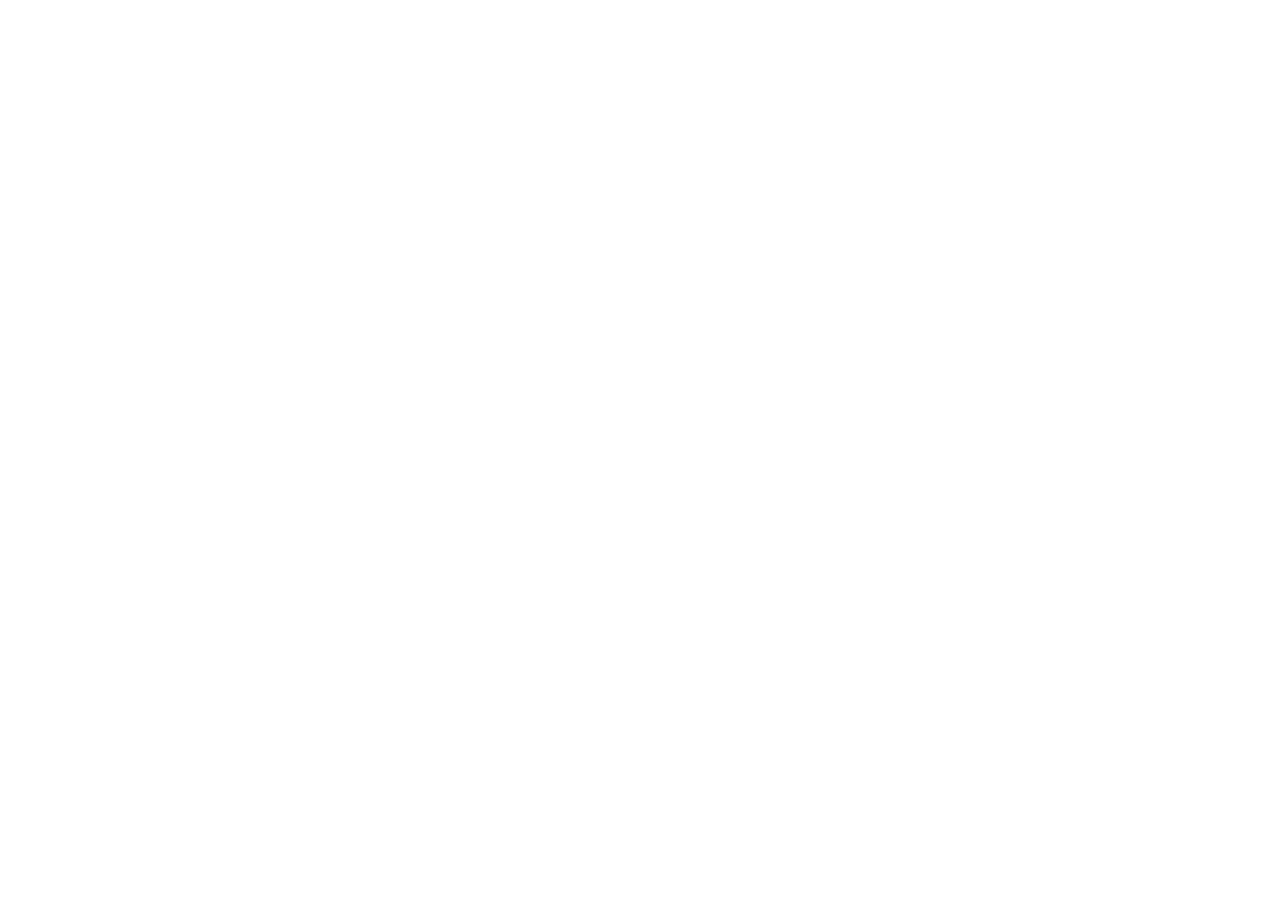
==== commit c70fbc3c: "Forward to historyispower.com" ====
--- a/index.html
+++ b/index.html
@@ -3,229 +3,24 @@
 <head>
 <meta charset="utf-8">
 <meta name="viewport" content="width=device-width, initial-scale=1">
-<title>HistoryIsPower Entertainment | Independent game studio</title>
-<meta name="description" content="HistoryIsPower Entertainment makes strategy and tycoon games about building something big from almost nothing. Our first game, Trillionaire Tycoon, is coming soon to Google Play and the App Store.">
-<meta property="og:type" content="website">
-<meta property="og:title" content="HistoryIsPower Entertainment">
-<meta property="og:description" content="Independent game studio. Our first game, Trillionaire Tycoon, is coming soon.">
-<!-- SITE ADDRESS: when the custom domain is live, change https://hip-entertainment.github.io/ here, in sitemap.xml and in robots.txt -->
-<meta property="og:url" content="https://hip-entertainment.github.io/">
-<meta property="og:image" content="https://hip-entertainment.github.io/images/01-tap-to-a-trillion.png">
-<link rel="canonical" href="https://hip-entertainment.github.io/">
-<meta name="theme-color" content="#8fd3ff" media="(prefers-color-scheme: light)">
-<meta name="theme-color" content="#23163f" media="(prefers-color-scheme: dark)">
-<!-- theme saved with the sun/moon button, applied before the first paint (see script.js) -->
-<script>try{var t=localStorage.getItem('hip-theme');if(t==='light'||t==='dark')document.documentElement.setAttribute('data-theme',t)}catch(e){}</script>
-<link rel="icon" href="favicon.svg" type="image/svg+xml">
-<link rel="preconnect" href="https://fonts.googleapis.com">
-<link rel="preconnect" href="https://fonts.gstatic.com" crossorigin>
-<link rel="stylesheet" href="https://fonts.googleapis.com/css2?family=Lilita+One&family=Nunito:wght@600;700;800&display=swap">
-<link rel="stylesheet" href="style.css">
+<title>HistoryIsPower Entertainment has moved to historyispower.com</title>
+<meta name="robots" content="noindex">
+<link rel="canonical" href="https://historyispower.com/">
+<!-- Forwarding page for the old address https://hip-entertainment.github.io/ (repo HIP-Entertainment.github.io).
+     GitHub Pages can't send real server redirects, so this script sends visitors to the same page on the new domain.
+     The same file is published as index.html and 404.html, so every old link forwards. Published with
+     Website\tools\publish-site.ps1 -Redirect. Project sites such as /Trillionaire-Tycoon-Privacy-Policy/ are separate repos
+     and keep working. -->
+<script>location.replace('https://historyispower.com' + location.pathname + location.search + location.hash);</script>
+<meta http-equiv="refresh" content="1; url=https://historyispower.com/">
+<style>
+  body { margin: 0; min-height: 100vh; display: grid; place-items: center; font: 700 18px/1.5 "Segoe UI", system-ui, sans-serif;
+         color: #1d2340; background: #8fd3ff; text-align: center; padding: 20px; }
+  a { color: #1d2340; }
+  @media (prefers-color-scheme: dark) { body { color: #eef2ff; background: #23163f; } a { color: #9dbcff; } }
+</style>
 </head>
 <body>
-<a class="skip" href="#games">Skip to games</a>
-
-<header class="wrap">
-  <div class="nav panel">
-    <a class="brand" href="index.html" aria-label="HistoryIsPower Entertainment, home">
-      <b>History<i>Is</i>Power</b>
-      <small>ENTERTAINMENT</small>
-    </a>
-    <nav class="links" id="links" aria-label="Main">
-      <a href="#games">Games</a>
-      <a href="#about">About</a>
-      <a href="#news">News</a>
-      <a href="#contact">Contact</a>
-      <a class="pill" href="#community">Community</a>
-    </nav>
-    <div class="nav-tools">
-      <button class="theme-btn" type="button" aria-label="Switch to dark mode" title="Light / dark mode">
-        <svg class="ico-moon" viewBox="0 0 24 24" fill="currentColor" aria-hidden="true"><path d="M20.5 14.6A8.5 8.5 0 0 1 9.4 3.5a8.5 8.5 0 1 0 11.1 11.1z"/></svg>
-        <svg class="ico-sun" viewBox="0 0 24 24" fill="none" stroke="currentColor" stroke-width="2.4" stroke-linecap="round" aria-hidden="true"><circle cx="12" cy="12" r="4.6" fill="currentColor" stroke="none"/><path d="M12 1.8v2.6M12 19.6v2.6M1.8 12h2.6M19.6 12h2.6M4.8 4.8l1.8 1.8M17.4 17.4l1.8 1.8M4.8 19.2l1.8-1.8M17.4 6.6l1.8-1.8"/></svg>
-      </button>
-      <button class="menu-btn" type="button" aria-expanded="false" aria-controls="links">Menu</button>
-    </div>
-  </div>
-</header>
-
-<main>
-  <div class="wrap">
-    <div class="hero" id="top">
-      <span class="tag eyebrow">Independent game studio</span>
-      <h1>Every empire starts with <em>one move.</em></h1>
-      <p class="lede">HistoryIsPower Entertainment makes strategy and tycoon games about building something big from almost nothing. Our first game, Trillionaire Tycoon, is nearly here.</p>
-      <div class="btns">
-        <a class="btn go" href="#games">See our games</a>
-        <a class="btn white" href="#community">Join the community</a>
-      </div>
-      <div class="fan">
-        <img src="images/03-trade-stocks.png" width="1080" height="1920" alt="Trading stocks in Trillionaire Tycoon">
-        <img src="images/01-tap-to-a-trillion.png" width="1080" height="1920" alt="Trillionaire Tycoon main screen">
-        <img src="images/04-cars-jets-yachts.png" width="1080" height="1920" alt="Cars, jets and yachts to collect">
-        <div class="burst">Trillionaire Tycoon<small>Coming soon</small></div>
-      </div>
-    </div>
-  </div>
-
-  <section id="games">
-    <div class="wrap">
-      <div class="sec-head">
-        <h2>Our games</h2>
-        <p>One nearly ready, one in the works, and room for more.</p>
-      </div>
-      <div class="games">
-        <article class="card tt panel">
-          <div>
-            <span class="tag">Coming soon</span>
-            <h3>Trillionaire Tycoon</h3>
-            <p>Tap your way from pocket change to $1 trillion. Build 30+ businesses, trade stocks, take your company public and collect cars, jets, yachts and homes.</p>
-            <!-- STORE LINKS: when the game is live, turn each <span class="store"> into
-                 <a class="store" href="STORE-ADDRESS"> and change "Coming soon to" to "Get it on" / "Download on the" -->
-            <div class="stores">
-              <span class="store"><small>Coming soon to</small><b>Google Play</b></span>
-              <span class="store"><small>Coming soon to</small><b>App Store</b></span>
-            </div>
-          </div>
-          <div class="shots">
-            <img src="images/03-trade-stocks.png" width="1080" height="1920" loading="lazy" alt="Trading stocks in Trillionaire Tycoon">
-            <img src="images/04-cars-jets-yachts.png" width="1080" height="1920" loading="lazy" alt="Cars, jets and yachts to collect">
-            <img src="images/05-buy-homes.png" width="1080" height="1920" loading="lazy" alt="Homes to buy">
-          </div>
-        </article>
-
-        <!-- SECOND GAME: when it has a name, put it in the <h3> and a one-line pitch in the <p> -->
-        <article class="card next panel">
-          <span class="tag">In development</span>
-          <h3>Something new is in the works</h3>
-          <p>Our next game is being built right now. Join the Discord to hear about it first.</p>
-        </article>
-
-        <!-- NEXT GAMES: copy a card above and put it before this one; the grid makes room -->
-        <article class="card more panel">
-          <div class="plus" aria-hidden="true">+</div>
-          <h3>More to come</h3>
-          <p>New projects will appear here.</p>
-        </article>
-      </div>
-    </div>
-  </section>
-
-  <section id="about">
-    <div class="wrap">
-      <div class="about panel">
-        <div>
-          <h2>About the studio</h2>
-          <p>HistoryIsPower Entertainment is a small independent studio. We build games around a simple idea: the people who understand how power was won, kept and lost are the ones who shape what comes next.</p>
-          <p>Our games turn that into play. You start small, make smart moves and watch something of your own grow.</p>
-          <p>We build in the open with our players. Features in Trillionaire Tycoon such as daily rewards and renaming your company started as ideas from our community.</p>
-        </div>
-        <div class="facts">
-          <div class="fact"><b>1</b><span>game close to release</span></div>
-          <div class="fact"><b>1</b><span>more in the works</span></div>
-          <div class="fact"><b>+</b><span>room for the next idea</span></div>
-        </div>
-      </div>
-    </div>
-  </section>
-
-  <section id="news">
-    <div class="wrap">
-      <div class="sec-head">
-        <h2>Latest news</h2>
-        <p>Update notes from Trillionaire Tycoon.</p>
-      </div>
-      <!-- NEWS: newest first. To add one, copy an <article> block and put it at the top. -->
-      <div class="news">
-        <article class="item panel">
-          <div class="meta"><b>Version 0.7.1</b> Trillionaire Tycoon</div>
-          <h3>Every building now has its own drawing</h3>
-          <p>The last 12 business upgrades got brand-new art, from Bistro Chains and a restaurant skyscraper to a movie-camera headquarters, Vegas Strips and Global Carriers.</p>
-        </article>
-        <article class="item panel">
-          <div class="meta"><b>Version 0.7.0</b> Trillionaire Tycoon</div>
-          <h3>Dark mode, crypto and a new Investments screen</h3>
-          <p>Pick Auto, Light or Dark in Profile. Investments has a fresh look with Real Estate, Stocks and Crypto tabs, and there are 5 new made-up crypto coins to trade.</p>
-        </article>
-        <article class="item panel">
-          <div class="meta"><b>Version 0.6.1</b> Trillionaire Tycoon</div>
-          <h3>New businesses: Gas Stations and Mega-Conglomerates</h3>
-          <p>Open Gas Stations and grow them into Travel Plazas and Fuel Networks. Plus 14 newly drawn buildings, including the Lake Cabin, Moon Base, Casinos, Hotels and Airlines.</p>
-        </article>
-      </div>
-    </div>
-  </section>
-
-  <section id="community">
-    <div class="wrap">
-      <div class="band panel">
-        <div>
-          <h2>Help shape what we build</h2>
-          <p>Suggest features, vote on ideas and hear about new builds first on our Discord.</p>
-        </div>
-        <!-- DISCORD: same invite as BUG_REPORT.discordUrl in the game's game.js -->
-        <a class="btn sun" href="https://discord.gg/aH7xmwZUJ" target="_blank" rel="noopener">Join the Discord</a>
-      </div>
-    </div>
-  </section>
-
-  <section id="contact">
-    <div class="wrap">
-      <div class="sec-head">
-        <h2>Contact us</h2>
-        <p>Questions, bug reports, business or press: send us a message and we'll reply by email.</p>
-      </div>
-      <!-- CONTACT FORM: sent through Web3Forms. The access key is set in script.js (SITE.web3formsKey). -->
-      <form class="contact panel" id="contact-form" action="https://api.web3forms.com/submit" method="POST">
-        <input type="hidden" name="access_key" value="">
-        <input type="hidden" name="subject" value="Website message">
-        <input type="hidden" name="from_name" value="HistoryIsPower website">
-        <!-- spam trap: people never see or tick this box -->
-        <input type="checkbox" name="botcheck" class="hp" tabindex="-1" autocomplete="off" aria-hidden="true">
-
-        <div class="field">
-          <label for="cf-name">Your name</label>
-          <input id="cf-name" name="name" type="text" autocomplete="name" maxlength="100" required>
-        </div>
-        <div class="field">
-          <label for="cf-email">Your email</label>
-          <input id="cf-email" name="email" type="email" autocomplete="email" maxlength="200" required>
-        </div>
-        <div class="field wide">
-          <label for="cf-topic">Topic</label>
-          <select id="cf-topic" name="topic">
-            <option>General question</option>
-            <option>Bug report</option>
-            <option>Business</option>
-            <option>Press</option>
-          </select>
-        </div>
-        <div class="field wide">
-          <label for="cf-message">Message</label>
-          <textarea id="cf-message" name="message" rows="6" maxlength="5000" required></textarea>
-        </div>
-        <div class="form-foot wide">
-          <p class="fine">We use your name and email only to reply to you. See our <a href="privacy-policy.html">privacy policy</a>.</p>
-          <button class="btn go" type="submit">Send message</button>
-        </div>
-        <p class="form-status wide" role="status" aria-live="polite"></p>
-        <noscript><p class="form-status wide is-error">The form needs JavaScript. You can email us at <a href="mailto:hipentr@gmail.com">hipentr@gmail.com</a> instead.</p></noscript>
-      </form>
-    </div>
-  </section>
-</main>
-
-<footer>
-  <div class="wrap foot">
-    <div>© 2026 HistoryIsPower Entertainment</div>
-    <nav aria-label="Footer">
-      <a href="privacy-policy.html">Privacy policy</a>
-      <a href="terms-of-service.html">Terms of service</a>
-      <a href="delete-data.html">Delete your data</a>
-      <a href="mailto:hipentr@gmail.com">Contact: hipentr@gmail.com</a>
-    </nav>
-  </div>
-</footer>
-
-<script src="script.js"></script>
+<p>HistoryIsPower Entertainment has moved to<br><a href="https://historyispower.com/">historyispower.com</a></p>
 </body>
 </html>
